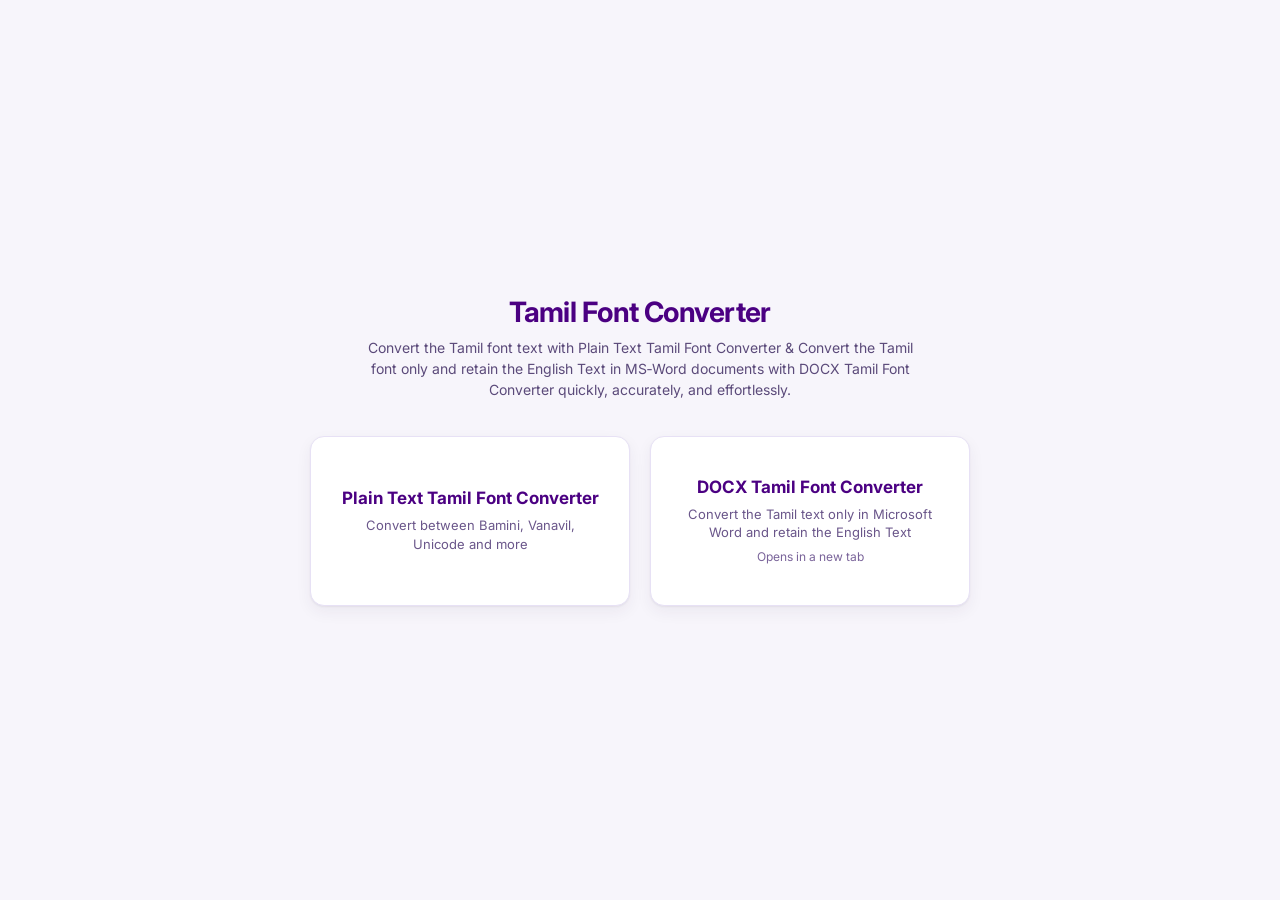
==== index.html @ d27a6f31 "Update index.html" ====
<!DOCTYPE html>
<html lang="en">
<head>
  <meta charset="UTF-8" />
  <meta name="viewport" content="width=device-width, initial-scale=1.0" />
  <title>Tamil Font Converter</title>

  <!-- Inter font -->
  <link rel="preconnect" href="https://fonts.googleapis.com">
  <link rel="preconnect" href="https://fonts.gstatic.com" crossorigin>
  <link href="https://fonts.googleapis.com/css2?family=Inter:wght@400;600;700&display=swap" rel="stylesheet">

  <style>
    * {
      box-sizing: border-box;
      margin: 0;
      padding: 0;
    }

    html, body {
      height: 100%;
      font-family: 'Inter', system-ui, -apple-system, Segoe UI, Roboto, sans-serif;
      background: #f7f5fb;
      color: #2b2240;
    }

    .page-wrapper {
      min-height: 100%;
      display: flex;
      flex-direction: column;
      align-items: center;
      justify-content: center;
      padding: 24px;
    }

    h1 {
      color: #4b0082;
      text-align: center;
      margin-bottom: 8px;
      font-size: 28px;
      font-weight: 700;
      letter-spacing: -0.02em;
    }

    .subtitle {
      text-align: center;
      font-size: 14px;
      color: #5b4a7a;
      max-width: 560px;
      margin: 0 auto 36px;
      line-height: 1.5;
    }

    .tiles {
      display: grid;
      grid-template-columns: repeat(auto-fit, minmax(240px, 1fr));
      gap: 20px;
      width: 100%;
      max-width: 660px;
    }

    .tile {
      position: relative;
      background: #ffffff;
      border-radius: 14px;
      padding: 28px 18px;
      text-decoration: none;
      color: #4b0082;
      display: flex;
      flex-direction: column;
      align-items: center;
      justify-content: center;
      min-height: 170px;
      box-shadow: 0 1px 2px rgba(43, 34, 64, 0.06), 0 6px 16px rgba(43, 34, 64, 0.06);
      border: 1px solid #e7e1f5;
      transition: transform 0.15s ease, box-shadow 0.15s ease, background 0.15s ease;
    }

    .tile:hover {
      transform: translateY(-4px);
      box-shadow: 0 2px 6px rgba(43, 34, 64, 0.08), 0 10px 24px rgba(43, 34, 64, 0.08);
      background: #faf7ff;
    }

    .tile-title {
      font-weight: 700;
      font-size: 17px;
      margin-bottom: 8px;
      text-align: center;
      position: relative;
      z-index: 1;
    }

    .tile-desc {
      font-size: 13px;
      color: #6a568a;
      line-height: 1.4;
      text-align: center;
      max-width: 92%;
      position: relative;
      z-index: 1;
    }

    .new-tab-note {
      margin-top: 8px;
      font-size: 12px; /* increased from 11px */
      color: #7a649a; /* slightly deeper purple for better visibility */
      text-align: center;
    }

    @media (max-width: 480px) {
      h1 {
        font-size: 22px;
      }

      .subtitle {
        font-size: 13px;
        margin-bottom: 26px;
      }

      .tiles {
        gap: 16px;
        max-width: 100%;
      }

      .tile {
        min-height: 150px;
        padding: 24px 16px;
      }

      .tile-title {
        font-size: 16px;
      }

      .tile-desc {
        font-size: 12px;
      }

      .new-tab-note {
        font-size: 11px; /* keep it readable on small screens */
      }
    }
  </style>
</head>
<body>
  <div class="page-wrapper">
    <h1>Tamil Font Converter</h1>
    <p class="subtitle">
      Convert the Tamil font text with Plain Text Tamil Font Converter & Convert the Tamil font only and retain the English Text in MS‑Word documents with DOCX Tamil Font Converter quickly, accurately, and effortlessly.
    </p>

    <div class="tiles">
      <a class="tile" href="converter.html">
        <div class="tile-title">Plain Text Tamil Font Converter</div>
        <div class="tile-desc">Convert between Bamini, Vanavil, Unicode and more</div>
      </a>

      <a class="tile" href="https://vicky29031992.pythonanywhere.com" target="_blank">
        <div class="tile-title">DOCX Tamil Font Converter</div>
        <div class="tile-desc">Convert the Tamil text only in Microsoft Word and retain the English Text</div>
        <div class="new-tab-note">Opens in a new tab</div>
      </a>
    </div>
  </div>
</body>
</html>
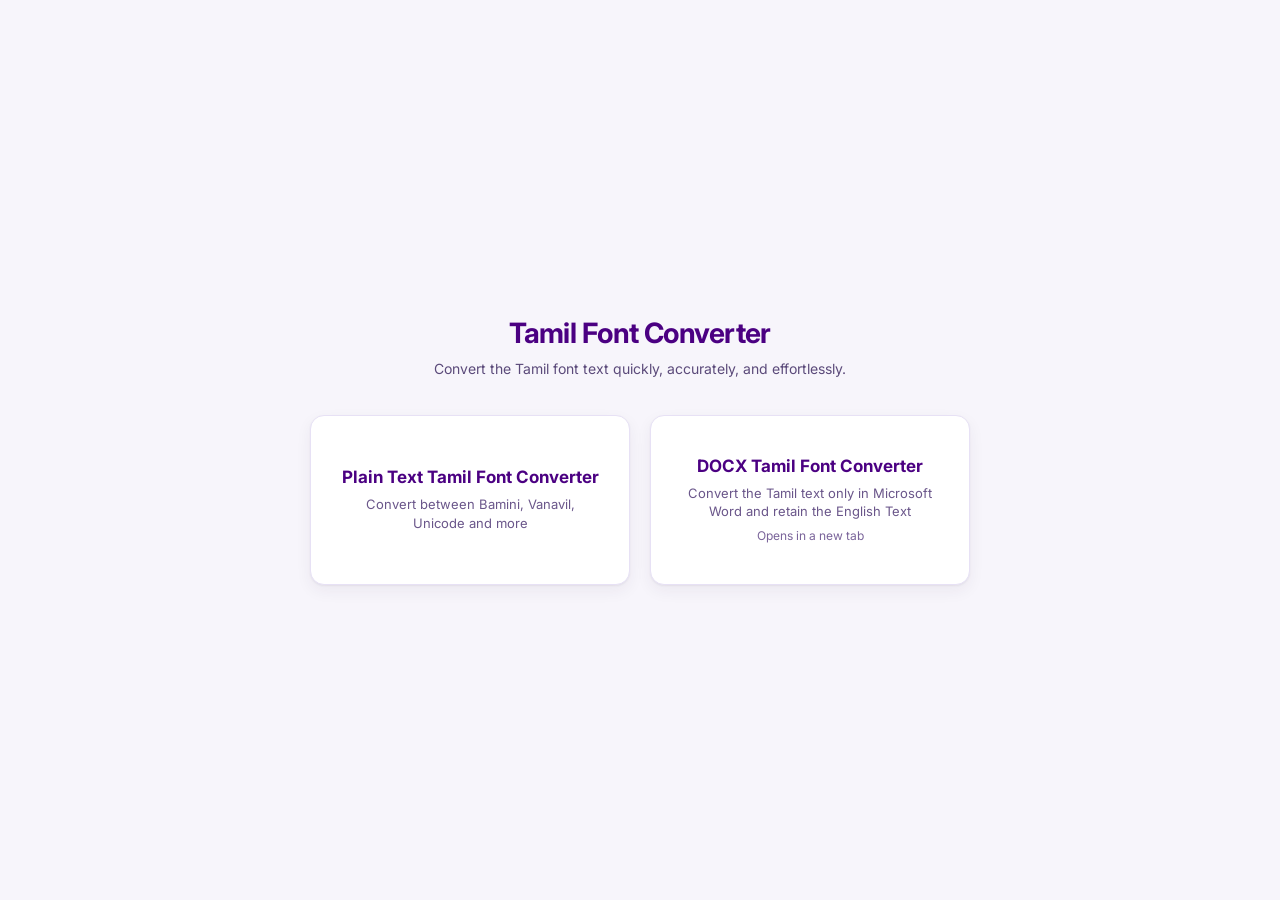
==== commit 02bc5e9a: "Update index.html" ====
--- a/index.html
+++ b/index.html
@@ -146,7 +146,7 @@
   <div class="page-wrapper">
     <h1>Tamil Font Converter</h1>
     <p class="subtitle">
-      Convert the Tamil font text with Plain Text Tamil Font Converter & Convert the Tamil font only and retain the English Text in MS‑Word documents with DOCX Tamil Font Converter quickly, accurately, and effortlessly.
+      Convert the Tamil font text quickly, accurately, and effortlessly.
     </p>
 
     <div class="tiles">
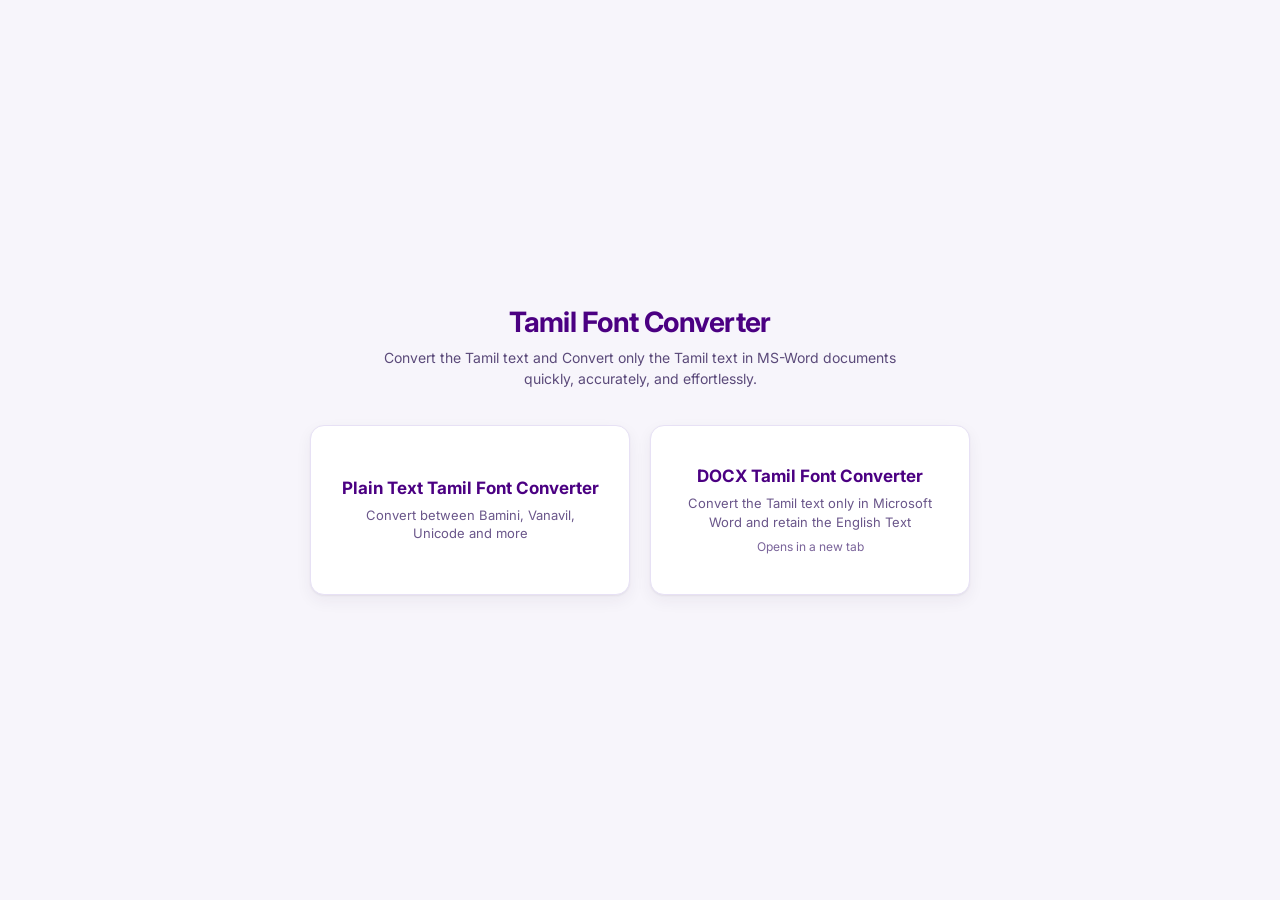
==== commit 0d7ae3ab: "Modify subtitle for Tamil Font Converter Updated subtitle to clarify functionality of the converter." ====
--- a/index.html
+++ b/index.html
@@ -146,7 +146,7 @@
   <div class="page-wrapper">
     <h1>Tamil Font Converter</h1>
     <p class="subtitle">
-      Convert the Tamil font text quickly, accurately, and effortlessly.
+      Convert the Tamil text and Convert only the Tamil text in MS-Word documents quickly, accurately, and effortlessly.
     </p>
 
     <div class="tiles">
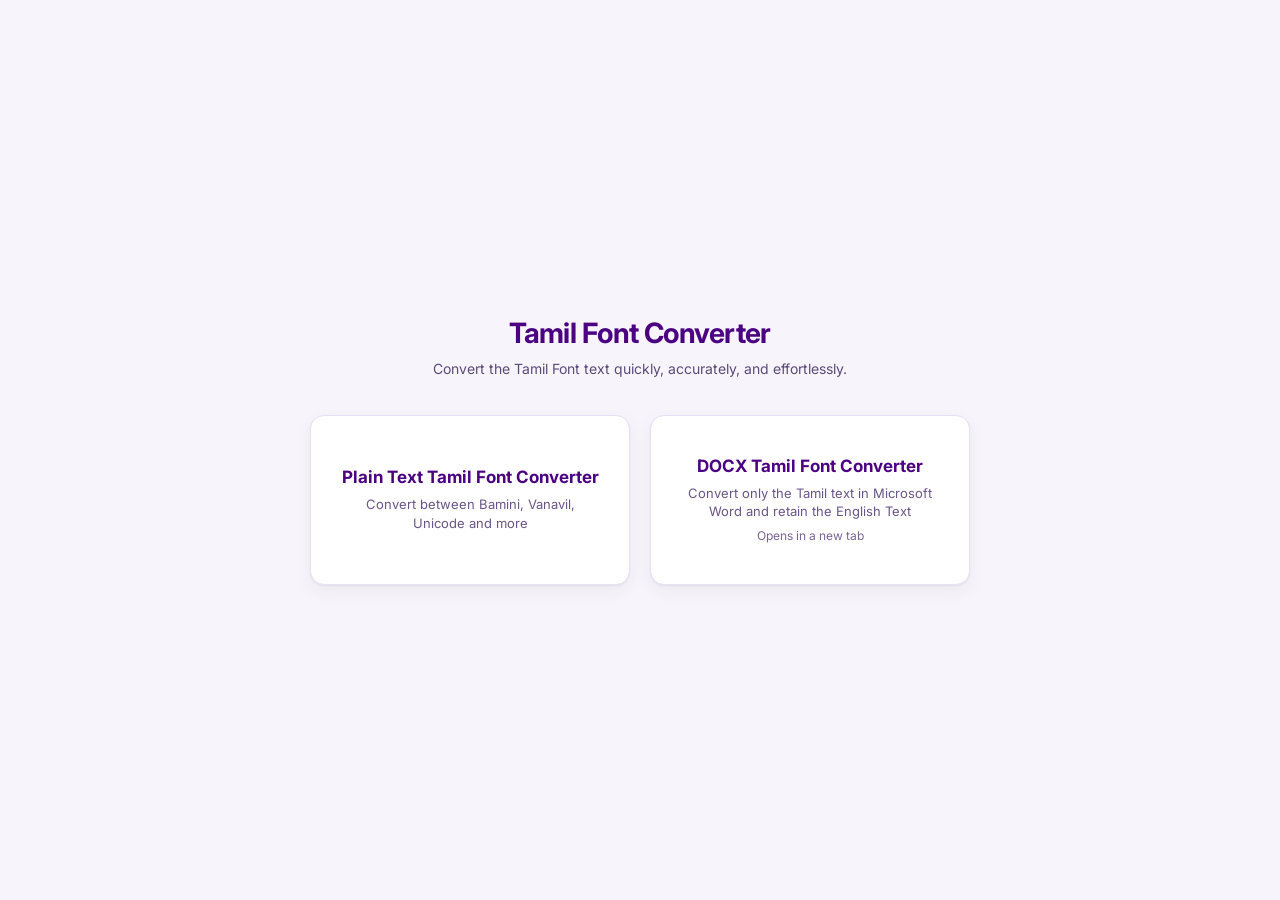
==== commit 479922ed: "Update index.html" ====
--- a/index.html
+++ b/index.html
@@ -146,7 +146,7 @@
   <div class="page-wrapper">
     <h1>Tamil Font Converter</h1>
     <p class="subtitle">
-      Convert the Tamil text and Convert only the Tamil text in MS-Word documents quickly, accurately, and effortlessly.
+      Convert the Tamil Font text quickly, accurately, and effortlessly.
     </p>
 
     <div class="tiles">
@@ -157,7 +157,7 @@
 
       <a class="tile" href="https://vicky29031992.pythonanywhere.com" target="_blank">
         <div class="tile-title">DOCX Tamil Font Converter</div>
-        <div class="tile-desc">Convert the Tamil text only in Microsoft Word and retain the English Text</div>
+        <div class="tile-desc">Convert only the Tamil text in Microsoft Word and retain the English Text</div>
         <div class="new-tab-note">Opens in a new tab</div>
       </a>
     </div>
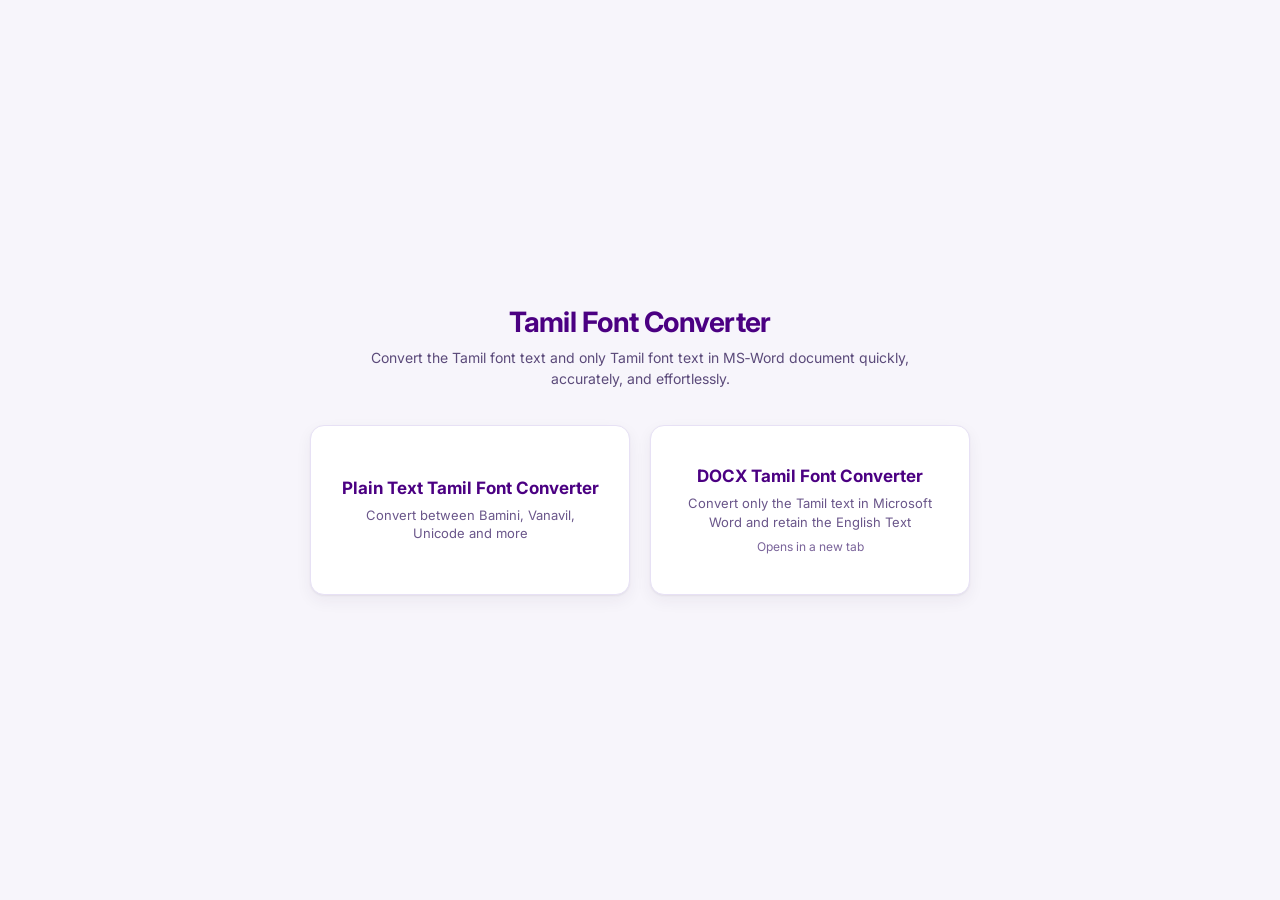
==== commit 7b2bdd9d: "Update index.html" ====
--- a/index.html
+++ b/index.html
@@ -146,7 +146,7 @@
   <div class="page-wrapper">
     <h1>Tamil Font Converter</h1>
     <p class="subtitle">
-      Convert the Tamil Font text quickly, accurately, and effortlessly.
+      Convert the Tamil font text and only Tamil font text in MS‑Word document quickly, accurately, and effortlessly.
     </p>
 
     <div class="tiles">
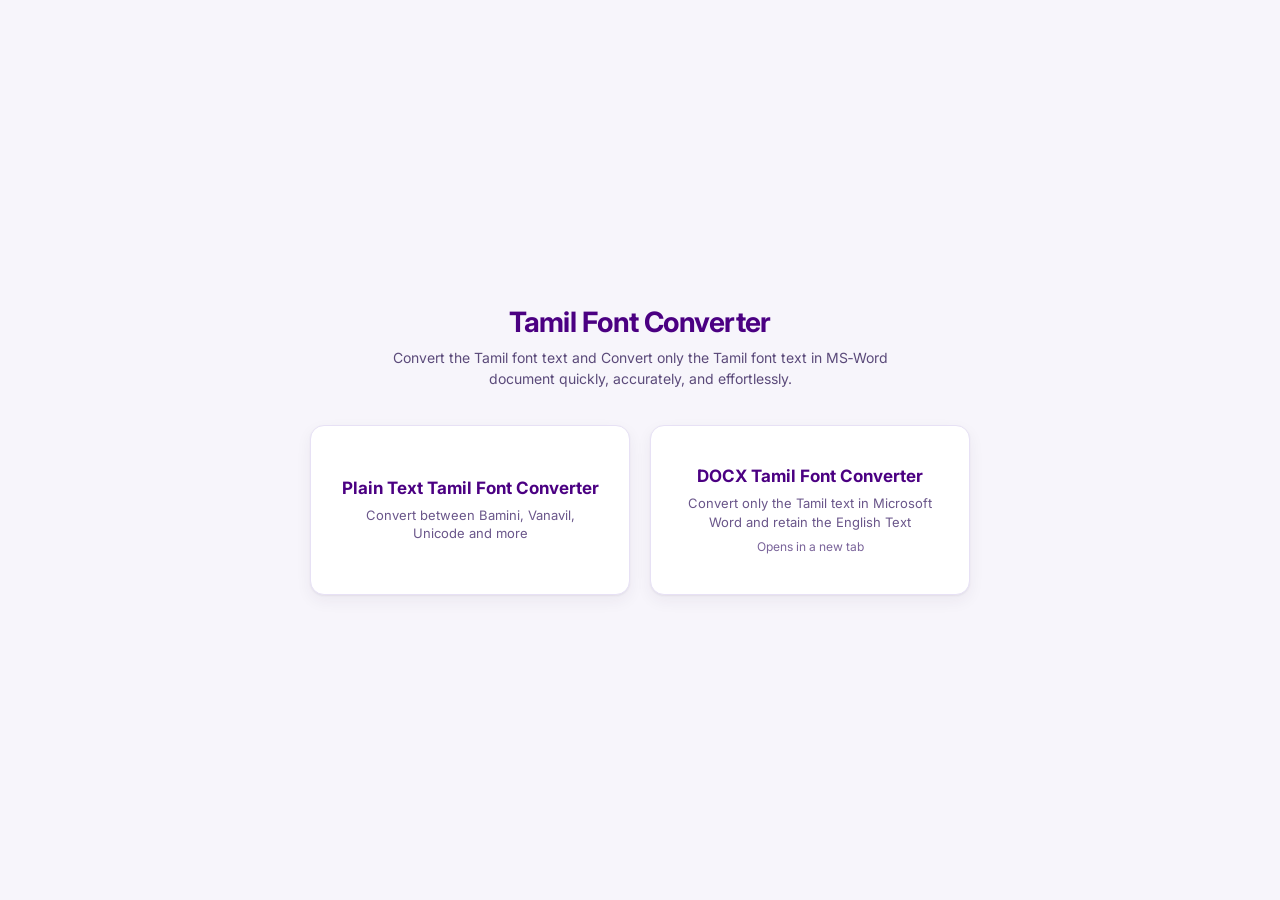
==== commit f93f2ecf: "Update index.html" ====
--- a/index.html
+++ b/index.html
@@ -146,7 +146,7 @@
   <div class="page-wrapper">
     <h1>Tamil Font Converter</h1>
     <p class="subtitle">
-      Convert the Tamil font text and only Tamil font text in MS‑Word document quickly, accurately, and effortlessly.
+      Convert the Tamil font text and Convert only the Tamil font text in MS‑Word document quickly, accurately, and effortlessly.
     </p>
 
     <div class="tiles">
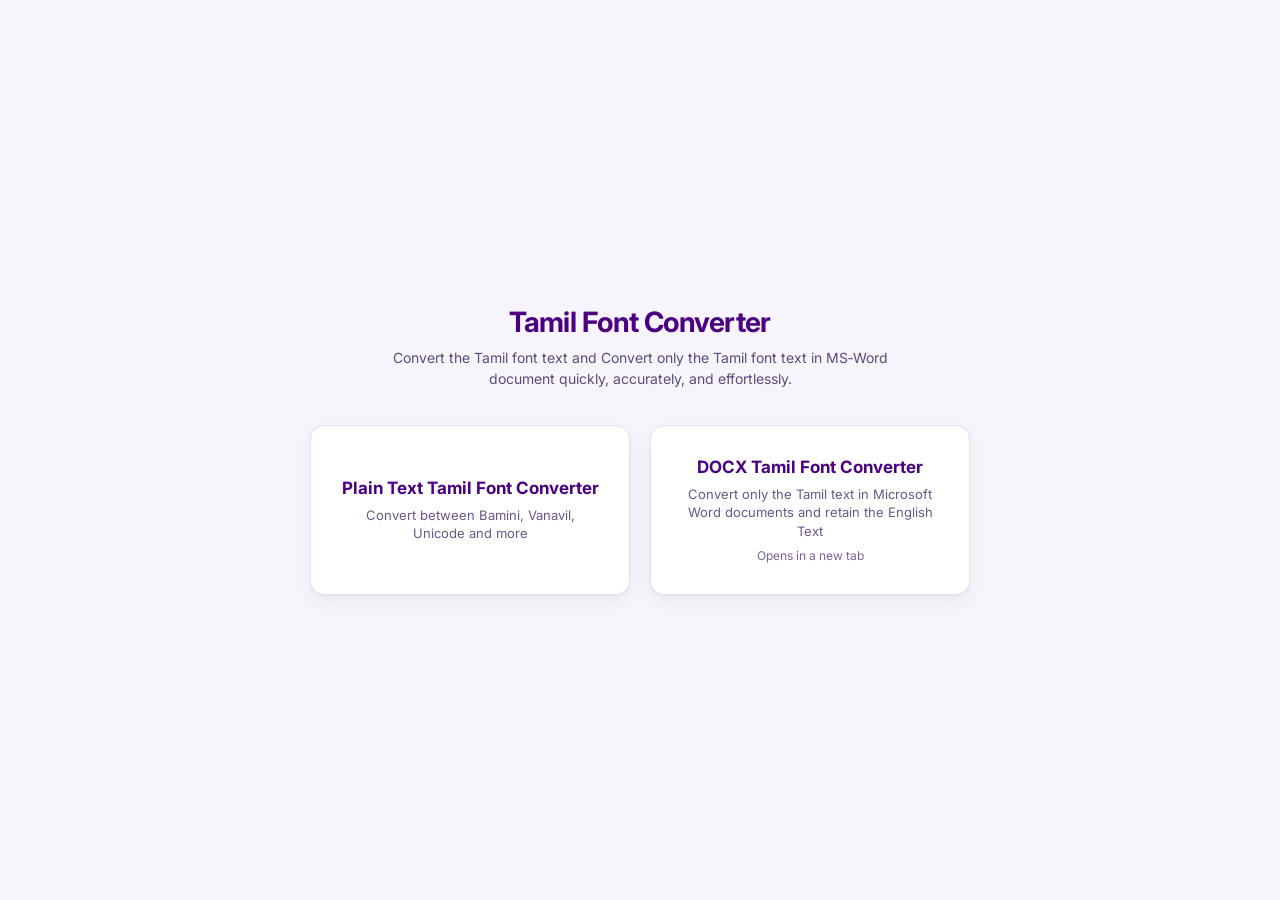
==== commit 5ff24c02: "Update index.html" ====
--- a/index.html
+++ b/index.html
@@ -157,7 +157,7 @@
 
       <a class="tile" href="https://vicky29031992.pythonanywhere.com" target="_blank">
         <div class="tile-title">DOCX Tamil Font Converter</div>
-        <div class="tile-desc">Convert only the Tamil text in Microsoft Word and retain the English Text</div>
+        <div class="tile-desc">Convert only the Tamil text in Microsoft Word documents and retain the English Text</div>
         <div class="new-tab-note">Opens in a new tab</div>
       </a>
     </div>
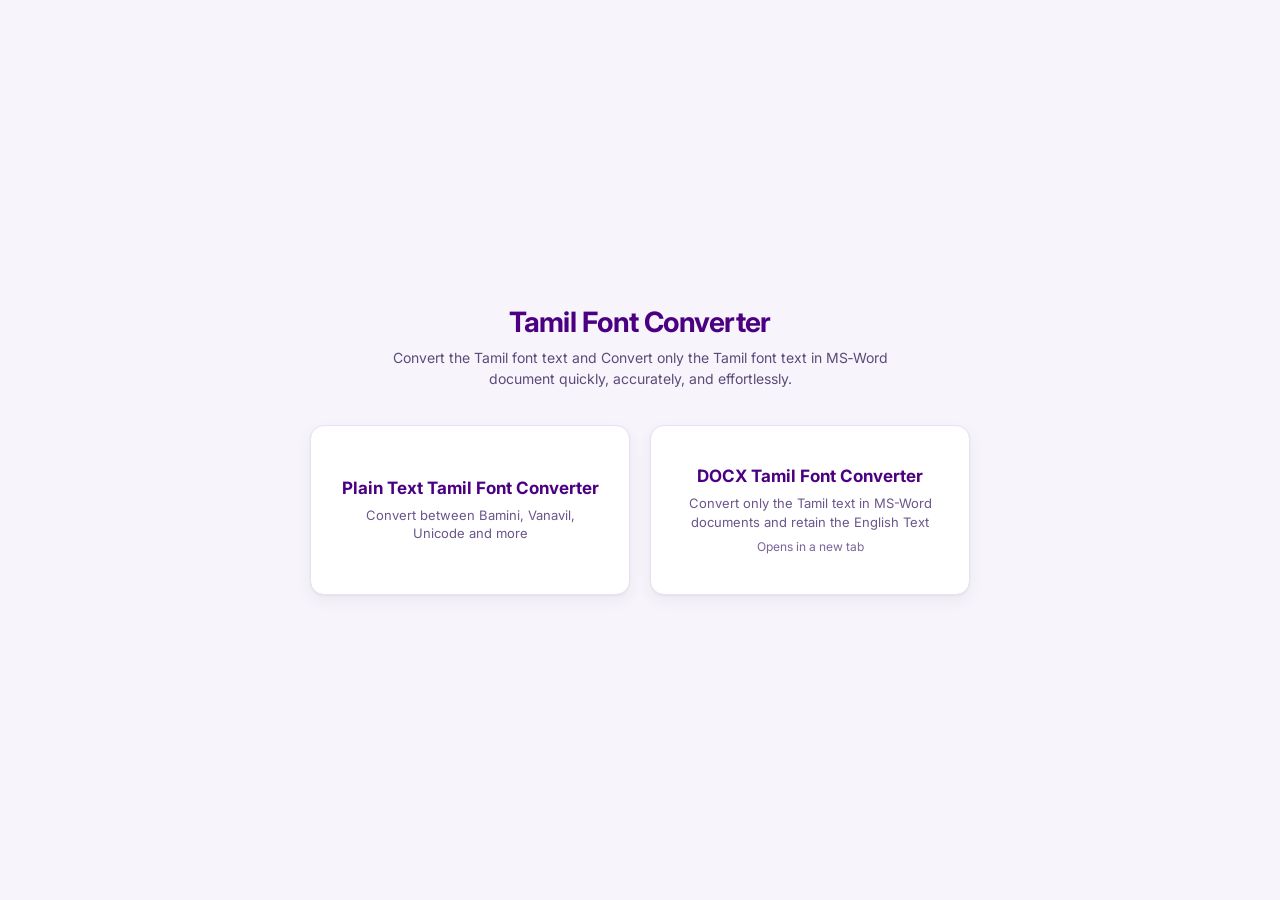
==== commit 6455d9c3: "Update index.html" ====
--- a/index.html
+++ b/index.html
@@ -157,7 +157,7 @@
 
       <a class="tile" href="https://vicky29031992.pythonanywhere.com" target="_blank">
         <div class="tile-title">DOCX Tamil Font Converter</div>
-        <div class="tile-desc">Convert only the Tamil text in Microsoft Word documents and retain the English Text</div>
+        <div class="tile-desc">Convert only the Tamil text in MS-Word documents and retain the English Text</div>
         <div class="new-tab-note">Opens in a new tab</div>
       </a>
     </div>
